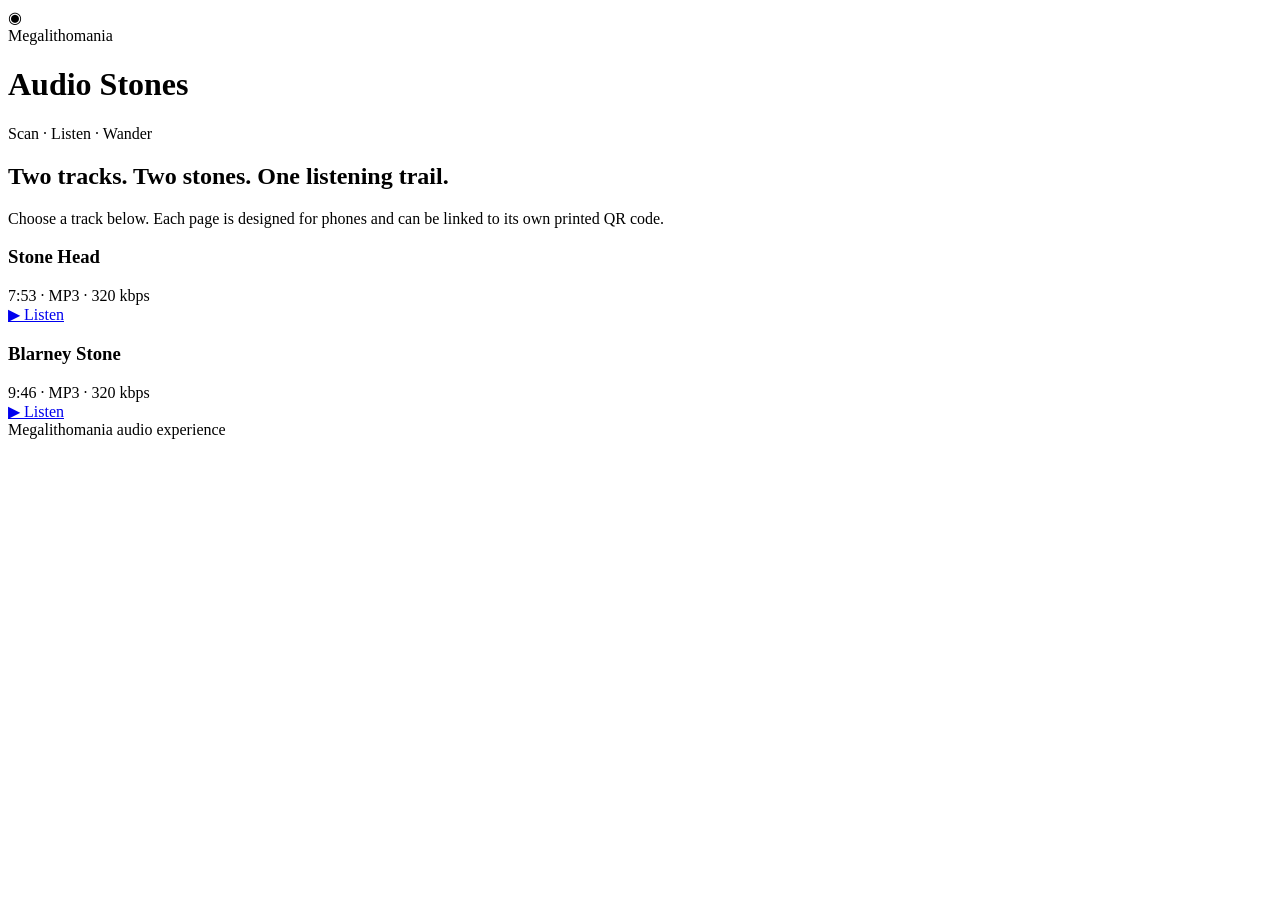
==== index.html @ 016eda01 "Add Megalithomania audio landing page" ====
<!doctype html><html lang="en"><head><meta charset="utf-8"><meta name="viewport" content="width=device-width,initial-scale=1"><meta name="theme-color" content="#0d0b12"><title>Megalithomania — Audio Stones</title><link rel="stylesheet" href="assets/css/style.css"></head><body><main class="wrap"><header class="brand"><div class="mark">◉</div><div><div class="eyebrow">Megalithomania</div><h1>Audio Stones</h1></div></header><section class="hero"><div class="eyebrow">Scan · Listen · Wander</div><h2>Two tracks. Two stones. One listening trail.</h2><p>Choose a track below. Each page is designed for phones and can be linked to its own printed QR code.</p></section><section class="tracks"><article class="card"><div class="stone"></div><h3>Stone Head</h3><div class="meta">7:53 · MP3 · 320 kbps</div><a class="button" href="stone-head.html">▶ Listen</a></article><article class="card"><div class="stone"></div><h3>Blarney Stone</h3><div class="meta">9:46 · MP3 · 320 kbps</div><a class="button" href="blarney-stone.html">▶ Listen</a></article></section><div class="footer">Megalithomania audio experience</div></main></body></html>
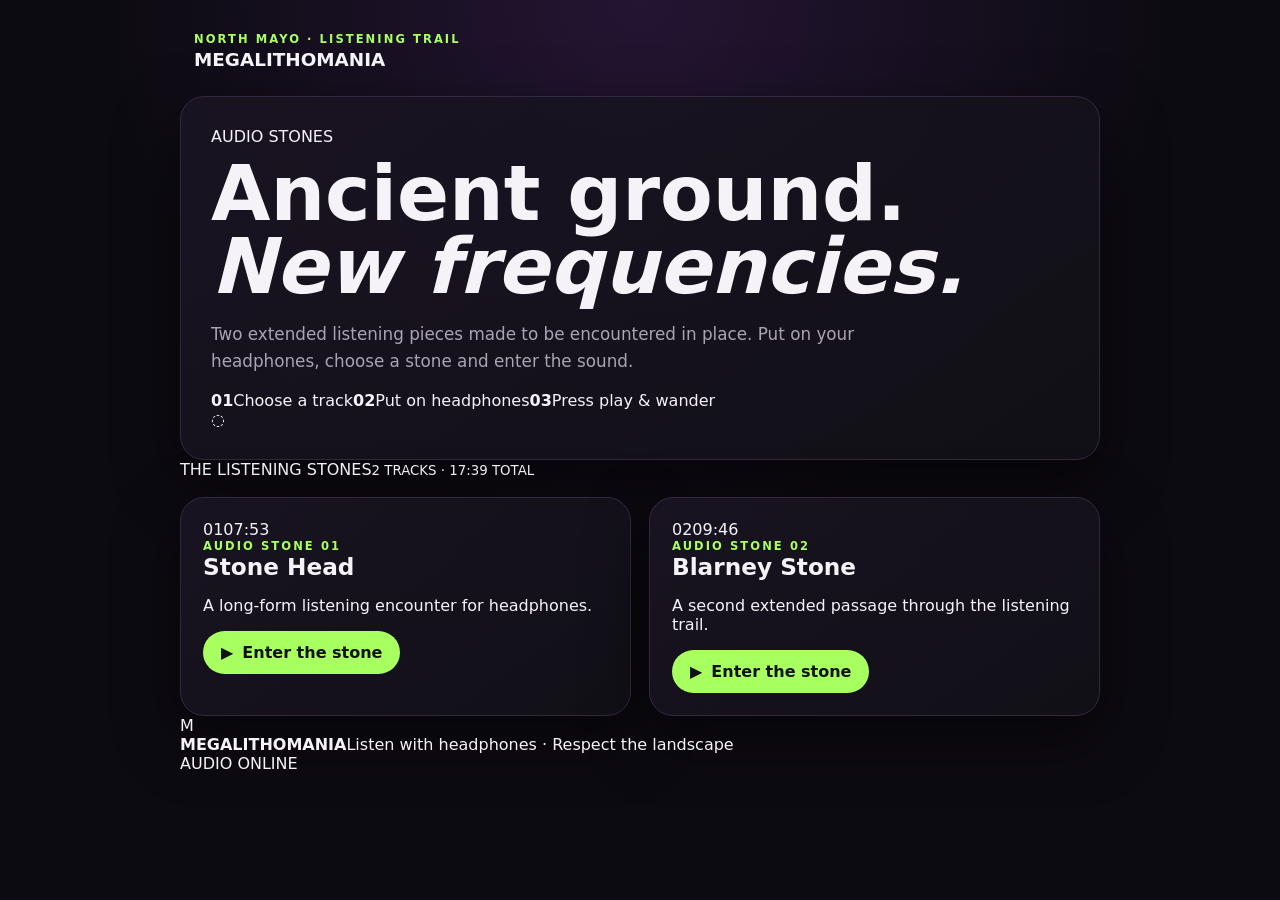
==== commit 8c4bead5: "Significantly enhance festival audio landing page" ====
--- a/index.html
+++ b/index.html
@@ -1 +1 @@
-<!doctype html><html lang="en"><head><meta charset="utf-8"><meta name="viewport" content="width=device-width,initial-scale=1"><meta name="theme-color" content="#0d0b12"><title>Megalithomania — Audio Stones</title><link rel="stylesheet" href="assets/css/style.css"></head><body><main class="wrap"><header class="brand"><div class="mark">◉</div><div><div class="eyebrow">Megalithomania</div><h1>Audio Stones</h1></div></header><section class="hero"><div class="eyebrow">Scan · Listen · Wander</div><h2>Two tracks. Two stones. One listening trail.</h2><p>Choose a track below. Each page is designed for phones and can be linked to its own printed QR code.</p></section><section class="tracks"><article class="card"><div class="stone"></div><h3>Stone Head</h3><div class="meta">7:53 · MP3 · 320 kbps</div><a class="button" href="stone-head.html">▶ Listen</a></article><article class="card"><div class="stone"></div><h3>Blarney Stone</h3><div class="meta">9:46 · MP3 · 320 kbps</div><a class="button" href="blarney-stone.html">▶ Listen</a></article></section><div class="footer">Megalithomania audio experience</div></main></body></html>+<!doctype html><html lang="en"><head><meta charset="utf-8"><meta name="viewport" content="width=device-width,initial-scale=1,viewport-fit=cover"><meta name="theme-color" content="#0b0710"><meta name="description" content="Megalithomania Audio Stones — scan, listen and wander."><title>Megalithomania — Audio Stones</title><link rel="stylesheet" href="assets/css/style.css"></head><body><div class="grain"></div><main class="wrap"><header class="brand"><div class="sigil" aria-hidden="true"><span></span><i></i></div><div><div class="eyebrow">North Mayo · Listening Trail</div><h1>MEGALITHOMANIA</h1></div></header><section class="hero"><div class="hero-copy"><div class="kicker"><span></span> AUDIO STONES</div><h2>Ancient ground.<br><em>New frequencies.</em></h2><p>Two extended listening pieces made to be encountered in place. Put on your headphones, choose a stone and enter the sound.</p><div class="instruction"><b>01</b><span>Choose a track</span><b>02</b><span>Put on headphones</span><b>03</b><span>Press play & wander</span></div></div><div class="hero-stone" aria-hidden="true"><div class="orbit o1"></div><div class="orbit o2"></div><div class="rune">◌</div></div></section><section class="section-head"><span>THE LISTENING STONES</span><small>2 TRACKS · 17:39 TOTAL</small></section><section class="tracks"><article class="card track-a"><div class="art"><div class="monolith"><i></i><i></i><i></i></div><span class="number">01</span><span class="duration">07:53</span></div><div class="card-body"><div class="eyebrow">Audio Stone 01</div><h3>Stone Head</h3><p>A long-form listening encounter for headphones.</p><a class="button" href="stone-head.html"><span class="play">▶</span> Enter the stone</a></div></article><article class="card track-b"><div class="art"><div class="monolith portal"><i></i><i></i><i></i></div><span class="number">02</span><span class="duration">09:46</span></div><div class="card-body"><div class="eyebrow">Audio Stone 02</div><h3>Blarney Stone</h3><p>A second extended passage through the listening trail.</p><a class="button" href="blarney-stone.html"><span class="play">▶</span> Enter the stone</a></div></article></section><footer><div class="footer-mark">M</div><div><strong>MEGALITHOMANIA</strong><span>Listen with headphones · Respect the landscape</span></div><div class="pulse"><i></i> AUDIO ONLINE</div></footer></main></body></html>
--- a/assets/css/style.css
+++ b/assets/css/style.css
@@ -0,0 +1 @@
+:root{--bg:#0d0b12;--panel:#17131f;--panel2:#20172c;--purple:#8a4dff;--green:#a8ff60;--text:#f5f3f7;--muted:#aaa4b2;--line:#33283f}*{box-sizing:border-box}body{margin:0;background:radial-gradient(circle at top,#241533 0,#0d0b12 48%);color:var(--text);font-family:Inter,ui-sans-serif,system-ui,-apple-system,BlinkMacSystemFont,"Segoe UI",sans-serif;min-height:100vh}.wrap{width:min(920px,92vw);margin:auto;padding:32px 0 56px}.brand{display:flex;align-items:center;gap:14px;margin-bottom:26px}.mark{width:46px;height:46px;border:2px solid var(--green);border-radius:50%;display:grid;place-items:center;color:var(--green);font-size:22px;box-shadow:0 0 28px #a8ff6033}.eyebrow{text-transform:uppercase;letter-spacing:.18em;font-size:.72rem;color:var(--green);font-weight:800}.brand h1{font-size:1.15rem;margin:3px 0 0}.hero,.card{background:linear-gradient(145deg,#1a1422e8,#111017ee);border:1px solid var(--line);border-radius:24px;box-shadow:0 22px 60px #0008}.hero{padding:30px}.hero h2{font-size:clamp(2rem,7vw,4.8rem);line-height:.95;margin:12px 0 16px;max-width:760px}.hero p{color:var(--muted);font-size:1.05rem;max-width:650px;line-height:1.6}.tracks{display:grid;grid-template-columns:repeat(2,minmax(0,1fr));gap:18px;margin-top:18px}.card{padding:22px;transition:.2s transform,.2s border-color}.card:hover{transform:translateY(-3px);border-color:#70529b}.stone{height:150px;border-radius:18px;background:radial-gradient(circle at 40% 30%,#716879 0,#3b3541 35%,#17151a 72%);position:relative;overflow:hidden;margin-bottom:18px}.stone:after{content:"";position:absolute;inset:14% 18%;border:2px solid #a8ff6088;border-radius:48% 52% 44% 56%/58% 42% 58% 42%;transform:rotate(-8deg);box-shadow:0 0 30px #8a4dff66}.card h3{font-size:1.45rem;margin:0 0 6px}.meta{color:var(--muted);font-size:.92rem;margin-bottom:18px}.button{display:inline-flex;align-items:center;justify-content:center;gap:9px;text-decoration:none;color:#111;background:var(--green);font-weight:900;border-radius:999px;padding:12px 18px}.button.secondary{background:#2a2036;color:var(--text);border:1px solid #4b365f}.player-shell{max-width:680px;margin:0 auto}.cover{aspect-ratio:1.45/1;border-radius:28px;background:radial-gradient(circle at 50% 25%,#7d6787,#342f39 38%,#17141a 72%);position:relative;overflow:hidden;border:1px solid #4d4056}.cover:before,.cover:after{content:"";position:absolute;border:2px solid var(--green);border-radius:50%;opacity:.7}.cover:before{width:45%;height:62%;left:27%;top:18%;transform:rotate(7deg)}.cover:after{width:26%;height:30%;left:37%;top:34%;border-color:var(--purple)}.player-card{margin-top:-38px;position:relative;padding:26px}.track-title{font-size:clamp(2rem,8vw,4rem);margin:6px 0}.subtitle{color:var(--muted);margin-bottom:20px}audio{width:100%;height:54px;accent-color:var(--green)}.links{display:flex;gap:10px;flex-wrap:wrap;margin-top:18px}.note{font-size:.88rem;color:var(--muted);line-height:1.5;margin-top:16px}.qr-grid{display:grid;grid-template-columns:repeat(2,minmax(0,1fr));gap:24px}.qr-card{background:#fff;color:#111;padding:20px;border-radius:18px;text-align:center}.qr-card img{width:100%;max-width:260px}.qr-card h2{margin:.5rem 0 .2rem}.qr-card p{margin:.2rem 0;color:#444}.footer{color:#7f7885;text-align:center;margin-top:36px;font-size:.82rem}@media(max-width:700px){.tracks,.qr-grid{grid-template-columns:1fr}.hero{padding:22px}.wrap{padding-top:20px}.player-card{margin-top:-18px}.cover{aspect-ratio:1.2/1}}
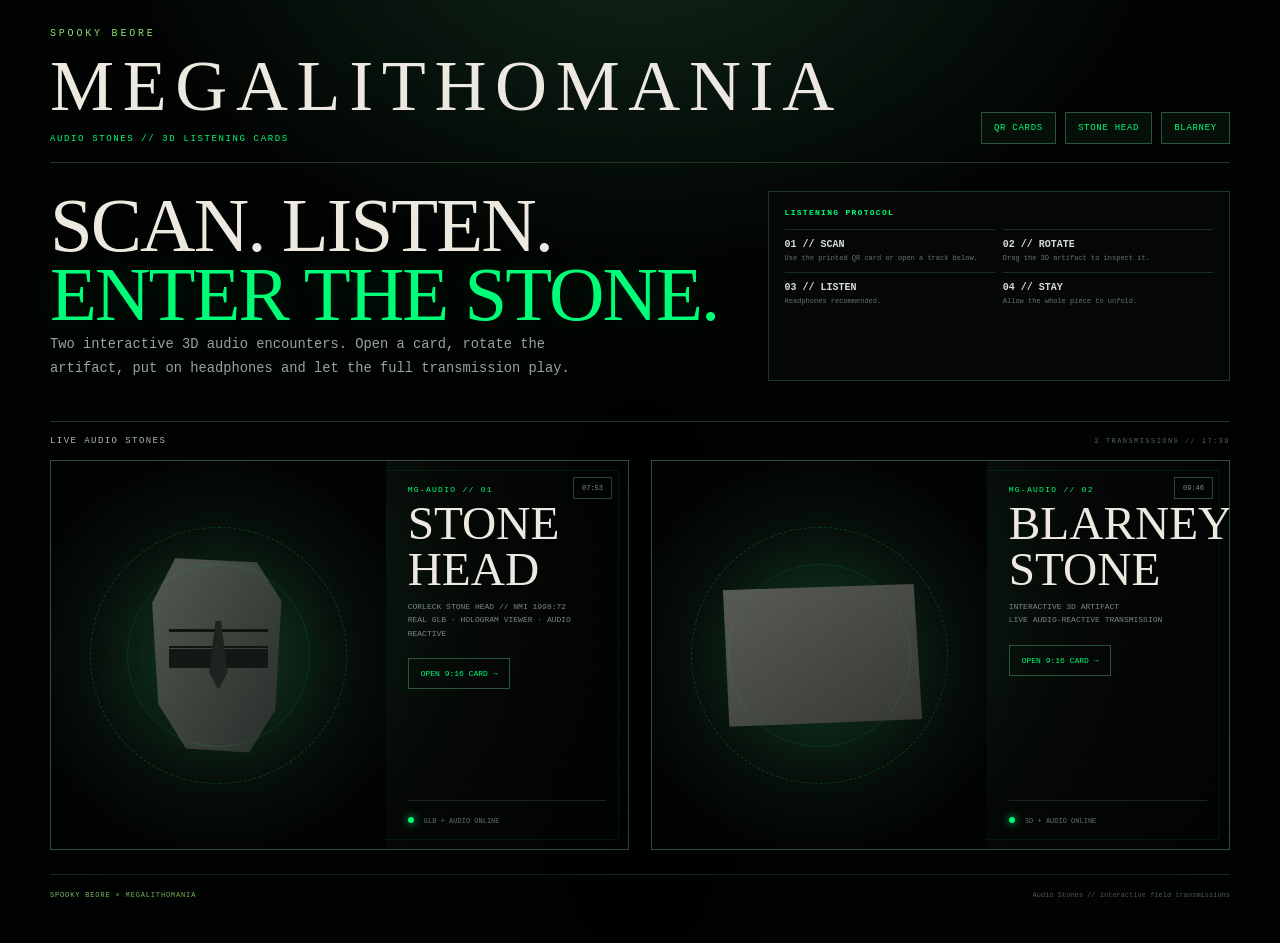
==== commit a10d182f: "Refresh Megalithomania index for current audio cards" ====
--- a/index.html
+++ b/index.html
@@ -1 +1 @@
-<!doctype html><html lang="en"><head><meta charset="utf-8"><meta name="viewport" content="width=device-width,initial-scale=1,viewport-fit=cover"><meta name="theme-color" content="#0b0710"><meta name="description" content="Megalithomania Audio Stones — scan, listen and wander."><title>Megalithomania — Audio Stones</title><link rel="stylesheet" href="assets/css/style.css"></head><body><div class="grain"></div><main class="wrap"><header class="brand"><div class="sigil" aria-hidden="true"><span></span><i></i></div><div><div class="eyebrow">North Mayo · Listening Trail</div><h1>MEGALITHOMANIA</h1></div></header><section class="hero"><div class="hero-copy"><div class="kicker"><span></span> AUDIO STONES</div><h2>Ancient ground.<br><em>New frequencies.</em></h2><p>Two extended listening pieces made to be encountered in place. Put on your headphones, choose a stone and enter the sound.</p><div class="instruction"><b>01</b><span>Choose a track</span><b>02</b><span>Put on headphones</span><b>03</b><span>Press play & wander</span></div></div><div class="hero-stone" aria-hidden="true"><div class="orbit o1"></div><div class="orbit o2"></div><div class="rune">◌</div></div></section><section class="section-head"><span>THE LISTENING STONES</span><small>2 TRACKS · 17:39 TOTAL</small></section><section class="tracks"><article class="card track-a"><div class="art"><div class="monolith"><i></i><i></i><i></i></div><span class="number">01</span><span class="duration">07:53</span></div><div class="card-body"><div class="eyebrow">Audio Stone 01</div><h3>Stone Head</h3><p>A long-form listening encounter for headphones.</p><a class="button" href="stone-head.html"><span class="play">▶</span> Enter the stone</a></div></article><article class="card track-b"><div class="art"><div class="monolith portal"><i></i><i></i><i></i></div><span class="number">02</span><span class="duration">09:46</span></div><div class="card-body"><div class="eyebrow">Audio Stone 02</div><h3>Blarney Stone</h3><p>A second extended passage through the listening trail.</p><a class="button" href="blarney-stone.html"><span class="play">▶</span> Enter the stone</a></div></article></section><footer><div class="footer-mark">M</div><div><strong>MEGALITHOMANIA</strong><span>Listen with headphones · Respect the landscape</span></div><div class="pulse"><i></i> AUDIO ONLINE</div></footer></main></body></html>+<!doctype html><html lang="en"><head><meta charset="utf-8"><meta name="viewport" content="width=device-width,initial-scale=1,viewport-fit=cover"><meta name="theme-color" content="#020403"><meta name="description" content="Spooky Beore × Megalithomania Audio Stones — two interactive 3D listening cards."><title>Spooky Beore × Megalithomania — Audio Stones</title><style>:root{--g:#00ff78;--g2:#8adf72;--ink:#020403;--panel:#060906;--line:#1d3828;--bone:#eeeae1;--muted:#738078}*{box-sizing:border-box}html{background:var(--ink)}body{margin:0;min-height:100vh;color:var(--bone);font-family:"Courier New",monospace;background:radial-gradient(900px 620px at 50% -10%,#10291a 0,transparent 58%),#020403;-webkit-font-smoothing:antialiased}.grain{position:fixed;inset:0;pointer-events:none;opacity:.08;background-image:repeating-linear-gradient(0deg,transparent 0 2px,#0005 3px);z-index:20}.shell{width:min(1180px,94vw);margin:auto;padding:28px 0 44px}.top{display:flex;justify-content:space-between;align-items:flex-end;gap:20px;padding:0 0 18px;border-bottom:1px solid var(--line)}.brand small,.brand b,.brand em{display:block}.brand small{color:var(--g2);font-size:10px;letter-spacing:.28em}.brand b{font:400 clamp(2rem,6vw,4.5rem) Georgia,serif;letter-spacing:.12em;margin:6px 0}.brand em{font-style:normal;color:var(--g);font-size:9px;letter-spacing:.18em}.tools{display:flex;gap:9px;flex-wrap:wrap}.tools a{color:var(--g);text-decoration:none;border:1px solid #27563a;padding:10px 12px;font-size:9px;letter-spacing:.08em;background:#061009}.intro{display:grid;grid-template-columns:1.2fr .8fr;gap:24px;padding:28px 0}.intro h1{font:400 clamp(2.4rem,6vw,5.7rem) Georgia,serif;letter-spacing:-.025em;line-height:.9;margin:0}.intro h1 span{display:block;color:var(--g);text-shadow:0 0 24px #00ff7822}.intro p{margin:4px 0 0;color:#9aa49d;line-height:1.75;font-size:.86rem;max-width:520px}.protocol{border:1px solid var(--line);padding:16px;background:#050806}.protocol b{display:block;color:var(--g);font-size:8px;letter-spacing:.16em;margin-bottom:12px}.steps{display:grid;grid-template-columns:repeat(2,1fr);gap:8px}.step{border-top:1px solid #183023;padding-top:9px}.step strong{display:block;color:#d8ddd9;font-size:10px}.step span{display:block;color:#68736d;font-size:7px;margin-top:4px;line-height:1.4}.section-head{display:flex;justify-content:space-between;align-items:center;margin:12px 0 14px;border-top:1px solid var(--line);padding-top:14px;color:#bcc4be;font-size:9px;letter-spacing:.16em}.section-head small{color:#5d6961;font-size:7px}.cards{display:grid;grid-template-columns:repeat(2,minmax(0,1fr));gap:22px}.listen-card{position:relative;display:grid;grid-template-columns:minmax(0,1fr) 42%;min-height:390px;border:1px solid #31503c;background:radial-gradient(circle at 25% 35%,#10291a,#050806 58%,#020403);overflow:hidden;text-decoration:none;color:inherit;box-shadow:0 24px 70px #000a;transition:.25s}.listen-card:hover{transform:translateY(-4px);border-color:#00ff7870;box-shadow:0 28px 80px #000c,0 0 34px #00ff7810}.listen-card:before{content:"";position:absolute;inset:9px;border:1px solid #00ff7814;pointer-events:none}.visual{position:relative;display:grid;place-items:center;overflow:hidden;background:radial-gradient(circle,#123d25 0,#07100b 50%,#020403 78%)}.visual:before,.visual:after{content:"";position:absolute;border:1px dashed #00ff7836;border-radius:50%}.visual:before{width:76%;aspect-ratio:1}.visual:after{width:54%;aspect-ratio:1;border-style:solid;border-color:#00ff781c}.head-shape{width:46%;aspect-ratio:.76;background:linear-gradient(120deg,#535c54,#262b27);clip-path:polygon(22% 2%,75% 4%,91% 23%,87% 77%,70% 98%,29% 96%,11% 74%,7% 24%);position:relative;filter:drop-shadow(0 20px 22px #000)}.head-shape:before{content:"";position:absolute;left:18%;right:18%;top:37%;height:7%;border-top:3px solid #101510;border-bottom:2px solid #101510;box-shadow:0 20px 0 #141814}.head-shape:after{content:"";position:absolute;left:44%;top:33%;width:12%;height:34%;background:#1d231e;clip-path:polygon(35% 0,65% 0,100% 75%,50% 100%,0 75%)}.blarney-shape{width:64%;height:40%;background:linear-gradient(145deg,#5b5d58,#353733);clip-path:polygon(5% 8%,94% 4%,98% 91%,8% 96%);filter:drop-shadow(0 18px 20px #000)}.meta{padding:24px 22px;display:flex;flex-direction:column;justify-content:center;position:relative}.meta .id{color:var(--g);font-size:8px;letter-spacing:.16em}.meta h2{font:400 clamp(2rem,3.7vw,3.25rem) Georgia,serif;margin:7px 0 8px;line-height:.96}.meta p{margin:0;color:#7d8981;font-size:8px;line-height:1.65}.meta .enter{margin-top:18px;display:inline-flex;align-items:center;gap:8px;color:var(--g);font-size:8px;border:1px solid #27563a;padding:10px 12px;width:max-content}.meta .duration{position:absolute;right:16px;top:16px;border:1px solid #244a34;padding:6px 8px;color:#819087;font-size:7px}.status{margin-top:auto;padding-top:16px;border-top:1px solid #17291e;color:#637169;font-size:7px}.status i{display:inline-block;width:6px;height:6px;border-radius:50%;background:var(--g);box-shadow:0 0 8px var(--g);margin-right:6px}.foot{display:flex;justify-content:space-between;gap:14px;align-items:center;border-top:1px solid var(--line);margin-top:24px;padding-top:16px;color:#5f6b64;font-size:7px}.foot strong{color:var(--g2);font-weight:400;letter-spacing:.12em}@media(max-width:760px){.shell{padding-top:18px}.top{align-items:flex-start;flex-direction:column}.intro{grid-template-columns:1fr}.cards{grid-template-columns:1fr}.listen-card{grid-template-columns:1fr;grid-template-rows:52vw auto;min-height:0}.visual{min-height:290px}.meta{padding:20px}.steps{grid-template-columns:1fr 1fr}.foot{align-items:flex-start;flex-direction:column}}@media(max-width:430px){.visual{min-height:250px}.listen-card{grid-template-rows:64vw auto}.brand b{font-size:2rem}.intro h1{font-size:3rem}}</style></head><body><div class="grain"></div><main class="shell"><header class="top"><div class="brand"><small>SPOOKY BEORE</small><b>MEGALITHOMANIA</b><em>AUDIO STONES // 3D LISTENING CARDS</em></div><nav class="tools"><a href="qr-cards.html">QR CARDS</a><a href="stone-head.html">STONE HEAD</a><a href="blarney-stone.html">BLARNEY</a></nav></header><section class="intro"><div><h1>SCAN. LISTEN.<span>ENTER THE STONE.</span></h1><p>Two interactive 3D audio encounters. Open a card, rotate the artifact, put on headphones and let the full transmission play.</p></div><aside class="protocol"><b>LISTENING PROTOCOL</b><div class="steps"><div class="step"><strong>01 // SCAN</strong><span>Use the printed QR card or open a track below.</span></div><div class="step"><strong>02 // ROTATE</strong><span>Drag the 3D artifact to inspect it.</span></div><div class="step"><strong>03 // LISTEN</strong><span>Headphones recommended.</span></div><div class="step"><strong>04 // STAY</strong><span>Allow the whole piece to unfold.</span></div></div></aside></section><div class="section-head"><span>LIVE AUDIO STONES</span><small>2 TRANSMISSIONS // 17:39</small></div><section class="cards"><a class="listen-card" href="stone-head.html"><div class="visual"><div class="head-shape"></div></div><div class="meta"><div class="duration">07:53</div><div class="id">MG-AUDIO // 01</div><h2>STONE HEAD</h2><p>CORLECK STONE HEAD // NMI 1998:72<br>REAL GLB · HOLOGRAM VIEWER · AUDIO REACTIVE</p><span class="enter">OPEN 9:16 CARD →</span><div class="status"><i></i> GLB + AUDIO ONLINE</div></div></a><a class="listen-card" href="blarney-stone.html"><div class="visual"><div class="blarney-shape"></div></div><div class="meta"><div class="duration">09:46</div><div class="id">MG-AUDIO // 02</div><h2>BLARNEY STONE</h2><p>INTERACTIVE 3D ARTIFACT<br>LIVE AUDIO-REACTIVE TRANSMISSION</p><span class="enter">OPEN 9:16 CARD →</span><div class="status"><i></i> 3D + AUDIO ONLINE</div></div></a></section><footer class="foot"><strong>SPOOKY BEORE × MEGALITHOMANIA</strong><span>Audio Stones // interactive field transmissions</span></footer></main></body></html>
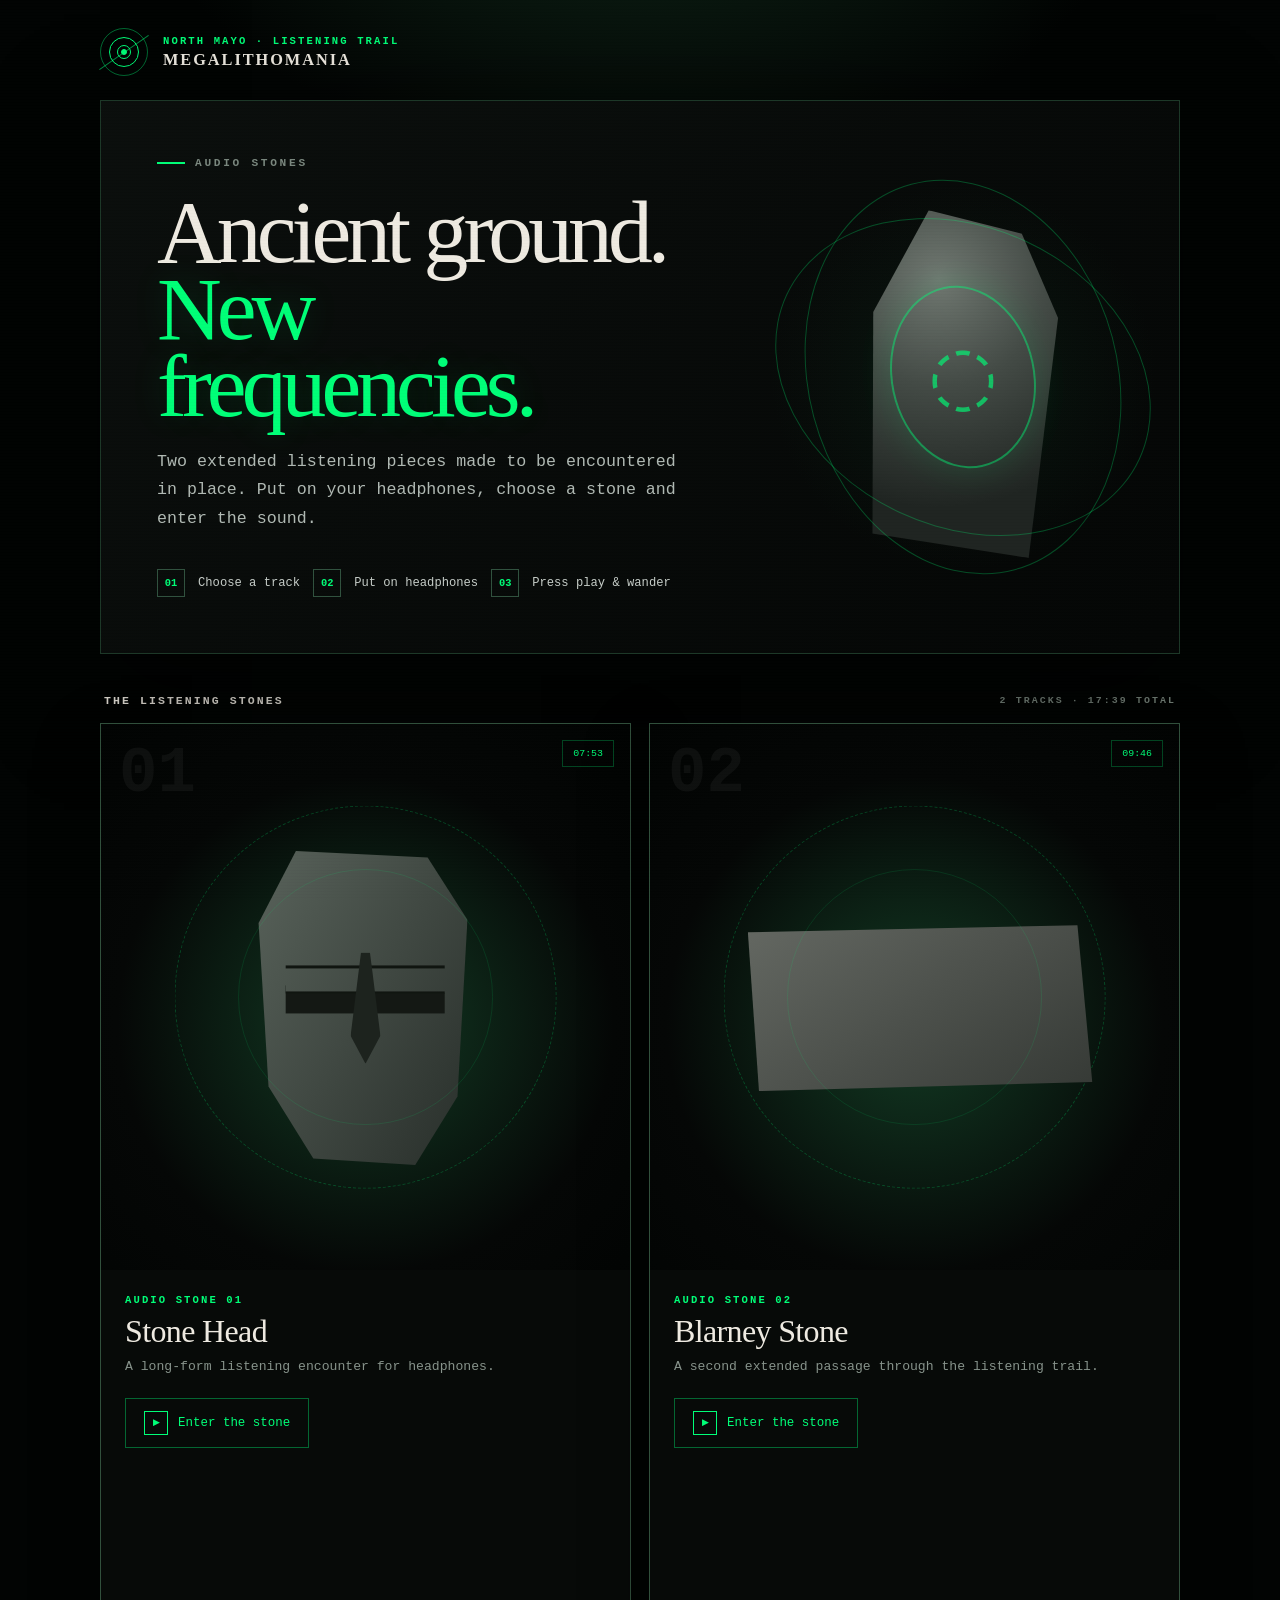
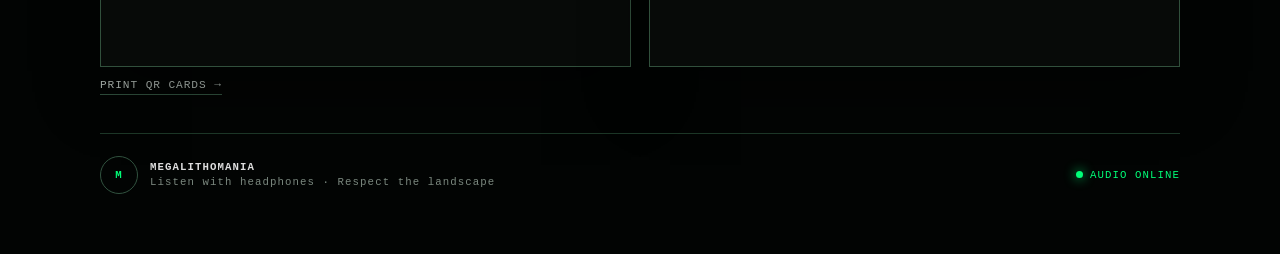
==== commit 85e991e9: "Restore original index copy and keep updated cards" ====
--- a/index.html
+++ b/index.html
@@ -1 +1 @@
-<!doctype html><html lang="en"><head><meta charset="utf-8"><meta name="viewport" content="width=device-width,initial-scale=1,viewport-fit=cover"><meta name="theme-color" content="#020403"><meta name="description" content="Spooky Beore × Megalithomania Audio Stones — two interactive 3D listening cards."><title>Spooky Beore × Megalithomania — Audio Stones</title><style>:root{--g:#00ff78;--g2:#8adf72;--ink:#020403;--panel:#060906;--line:#1d3828;--bone:#eeeae1;--muted:#738078}*{box-sizing:border-box}html{background:var(--ink)}body{margin:0;min-height:100vh;color:var(--bone);font-family:"Courier New",monospace;background:radial-gradient(900px 620px at 50% -10%,#10291a 0,transparent 58%),#020403;-webkit-font-smoothing:antialiased}.grain{position:fixed;inset:0;pointer-events:none;opacity:.08;background-image:repeating-linear-gradient(0deg,transparent 0 2px,#0005 3px);z-index:20}.shell{width:min(1180px,94vw);margin:auto;padding:28px 0 44px}.top{display:flex;justify-content:space-between;align-items:flex-end;gap:20px;padding:0 0 18px;border-bottom:1px solid var(--line)}.brand small,.brand b,.brand em{display:block}.brand small{color:var(--g2);font-size:10px;letter-spacing:.28em}.brand b{font:400 clamp(2rem,6vw,4.5rem) Georgia,serif;letter-spacing:.12em;margin:6px 0}.brand em{font-style:normal;color:var(--g);font-size:9px;letter-spacing:.18em}.tools{display:flex;gap:9px;flex-wrap:wrap}.tools a{color:var(--g);text-decoration:none;border:1px solid #27563a;padding:10px 12px;font-size:9px;letter-spacing:.08em;background:#061009}.intro{display:grid;grid-template-columns:1.2fr .8fr;gap:24px;padding:28px 0}.intro h1{font:400 clamp(2.4rem,6vw,5.7rem) Georgia,serif;letter-spacing:-.025em;line-height:.9;margin:0}.intro h1 span{display:block;color:var(--g);text-shadow:0 0 24px #00ff7822}.intro p{margin:4px 0 0;color:#9aa49d;line-height:1.75;font-size:.86rem;max-width:520px}.protocol{border:1px solid var(--line);padding:16px;background:#050806}.protocol b{display:block;color:var(--g);font-size:8px;letter-spacing:.16em;margin-bottom:12px}.steps{display:grid;grid-template-columns:repeat(2,1fr);gap:8px}.step{border-top:1px solid #183023;padding-top:9px}.step strong{display:block;color:#d8ddd9;font-size:10px}.step span{display:block;color:#68736d;font-size:7px;margin-top:4px;line-height:1.4}.section-head{display:flex;justify-content:space-between;align-items:center;margin:12px 0 14px;border-top:1px solid var(--line);padding-top:14px;color:#bcc4be;font-size:9px;letter-spacing:.16em}.section-head small{color:#5d6961;font-size:7px}.cards{display:grid;grid-template-columns:repeat(2,minmax(0,1fr));gap:22px}.listen-card{position:relative;display:grid;grid-template-columns:minmax(0,1fr) 42%;min-height:390px;border:1px solid #31503c;background:radial-gradient(circle at 25% 35%,#10291a,#050806 58%,#020403);overflow:hidden;text-decoration:none;color:inherit;box-shadow:0 24px 70px #000a;transition:.25s}.listen-card:hover{transform:translateY(-4px);border-color:#00ff7870;box-shadow:0 28px 80px #000c,0 0 34px #00ff7810}.listen-card:before{content:"";position:absolute;inset:9px;border:1px solid #00ff7814;pointer-events:none}.visual{position:relative;display:grid;place-items:center;overflow:hidden;background:radial-gradient(circle,#123d25 0,#07100b 50%,#020403 78%)}.visual:before,.visual:after{content:"";position:absolute;border:1px dashed #00ff7836;border-radius:50%}.visual:before{width:76%;aspect-ratio:1}.visual:after{width:54%;aspect-ratio:1;border-style:solid;border-color:#00ff781c}.head-shape{width:46%;aspect-ratio:.76;background:linear-gradient(120deg,#535c54,#262b27);clip-path:polygon(22% 2%,75% 4%,91% 23%,87% 77%,70% 98%,29% 96%,11% 74%,7% 24%);position:relative;filter:drop-shadow(0 20px 22px #000)}.head-shape:before{content:"";position:absolute;left:18%;right:18%;top:37%;height:7%;border-top:3px solid #101510;border-bottom:2px solid #101510;box-shadow:0 20px 0 #141814}.head-shape:after{content:"";position:absolute;left:44%;top:33%;width:12%;height:34%;background:#1d231e;clip-path:polygon(35% 0,65% 0,100% 75%,50% 100%,0 75%)}.blarney-shape{width:64%;height:40%;background:linear-gradient(145deg,#5b5d58,#353733);clip-path:polygon(5% 8%,94% 4%,98% 91%,8% 96%);filter:drop-shadow(0 18px 20px #000)}.meta{padding:24px 22px;display:flex;flex-direction:column;justify-content:center;position:relative}.meta .id{color:var(--g);font-size:8px;letter-spacing:.16em}.meta h2{font:400 clamp(2rem,3.7vw,3.25rem) Georgia,serif;margin:7px 0 8px;line-height:.96}.meta p{margin:0;color:#7d8981;font-size:8px;line-height:1.65}.meta .enter{margin-top:18px;display:inline-flex;align-items:center;gap:8px;color:var(--g);font-size:8px;border:1px solid #27563a;padding:10px 12px;width:max-content}.meta .duration{position:absolute;right:16px;top:16px;border:1px solid #244a34;padding:6px 8px;color:#819087;font-size:7px}.status{margin-top:auto;padding-top:16px;border-top:1px solid #17291e;color:#637169;font-size:7px}.status i{display:inline-block;width:6px;height:6px;border-radius:50%;background:var(--g);box-shadow:0 0 8px var(--g);margin-right:6px}.foot{display:flex;justify-content:space-between;gap:14px;align-items:center;border-top:1px solid var(--line);margin-top:24px;padding-top:16px;color:#5f6b64;font-size:7px}.foot strong{color:var(--g2);font-weight:400;letter-spacing:.12em}@media(max-width:760px){.shell{padding-top:18px}.top{align-items:flex-start;flex-direction:column}.intro{grid-template-columns:1fr}.cards{grid-template-columns:1fr}.listen-card{grid-template-columns:1fr;grid-template-rows:52vw auto;min-height:0}.visual{min-height:290px}.meta{padding:20px}.steps{grid-template-columns:1fr 1fr}.foot{align-items:flex-start;flex-direction:column}}@media(max-width:430px){.visual{min-height:250px}.listen-card{grid-template-rows:64vw auto}.brand b{font-size:2rem}.intro h1{font-size:3rem}}</style></head><body><div class="grain"></div><main class="shell"><header class="top"><div class="brand"><small>SPOOKY BEORE</small><b>MEGALITHOMANIA</b><em>AUDIO STONES // 3D LISTENING CARDS</em></div><nav class="tools"><a href="qr-cards.html">QR CARDS</a><a href="stone-head.html">STONE HEAD</a><a href="blarney-stone.html">BLARNEY</a></nav></header><section class="intro"><div><h1>SCAN. LISTEN.<span>ENTER THE STONE.</span></h1><p>Two interactive 3D audio encounters. Open a card, rotate the artifact, put on headphones and let the full transmission play.</p></div><aside class="protocol"><b>LISTENING PROTOCOL</b><div class="steps"><div class="step"><strong>01 // SCAN</strong><span>Use the printed QR card or open a track below.</span></div><div class="step"><strong>02 // ROTATE</strong><span>Drag the 3D artifact to inspect it.</span></div><div class="step"><strong>03 // LISTEN</strong><span>Headphones recommended.</span></div><div class="step"><strong>04 // STAY</strong><span>Allow the whole piece to unfold.</span></div></div></aside></section><div class="section-head"><span>LIVE AUDIO STONES</span><small>2 TRANSMISSIONS // 17:39</small></div><section class="cards"><a class="listen-card" href="stone-head.html"><div class="visual"><div class="head-shape"></div></div><div class="meta"><div class="duration">07:53</div><div class="id">MG-AUDIO // 01</div><h2>STONE HEAD</h2><p>CORLECK STONE HEAD // NMI 1998:72<br>REAL GLB · HOLOGRAM VIEWER · AUDIO REACTIVE</p><span class="enter">OPEN 9:16 CARD →</span><div class="status"><i></i> GLB + AUDIO ONLINE</div></div></a><a class="listen-card" href="blarney-stone.html"><div class="visual"><div class="blarney-shape"></div></div><div class="meta"><div class="duration">09:46</div><div class="id">MG-AUDIO // 02</div><h2>BLARNEY STONE</h2><p>INTERACTIVE 3D ARTIFACT<br>LIVE AUDIO-REACTIVE TRANSMISSION</p><span class="enter">OPEN 9:16 CARD →</span><div class="status"><i></i> 3D + AUDIO ONLINE</div></div></a></section><footer class="foot"><strong>SPOOKY BEORE × MEGALITHOMANIA</strong><span>Audio Stones // interactive field transmissions</span></footer></main></body></html>+<!doctype html><html lang="en"><head><meta charset="utf-8"><meta name="viewport" content="width=device-width,initial-scale=1,viewport-fit=cover"><meta name="theme-color" content="#020403"><meta name="description" content="Megalithomania Audio Stones — scan, listen and wander."><title>Megalithomania — Audio Stones</title><style>:root{--g:#00ff78;--g2:#8adf72;--ink:#020403;--line:#1d3828;--bone:#eeeae1;--muted:#7b887f}*{box-sizing:border-box}html{background:var(--ink)}body{margin:0;min-height:100vh;color:var(--bone);font-family:"Courier New",monospace;background:radial-gradient(900px 620px at 50% -10%,#10291a 0,transparent 58%),#020403}.grain{position:fixed;inset:0;pointer-events:none;opacity:.08;background:repeating-linear-gradient(0deg,transparent 0 2px,#0005 3px);z-index:20}.wrap{width:min(1080px,92vw);margin:auto;padding:28px 0 60px}.brand{display:flex;align-items:center;gap:15px;margin-bottom:24px}.brand h1{font:700 1.02rem Georgia,serif;letter-spacing:.12em;margin:3px 0 0}.eyebrow{font-size:.66rem;letter-spacing:.2em;color:var(--g);font-weight:850;text-transform:uppercase}.sigil{width:48px;height:48px;border:1px solid #00ff7866;border-radius:50%;position:relative}.sigil:before,.sigil:after,.sigil span{content:"";position:absolute;border:1px solid var(--g);border-radius:50%}.sigil:before{inset:8px}.sigil:after{inset:16px}.sigil span{width:6px;height:6px;left:20px;top:20px;background:var(--g)}.sigil i{position:absolute;width:60px;height:1px;background:var(--g);left:-7px;top:23px;transform:rotate(-35deg);opacity:.55}.hero{min-height:490px;border:1px solid var(--line);overflow:hidden;position:relative;display:grid;grid-template-columns:1.2fr .8fr;background:linear-gradient(135deg,#0d110fdd,#050706ee);box-shadow:0 35px 100px #0008}.hero-copy{padding:56px;z-index:2}.kicker{font-size:.7rem;font-weight:900;letter-spacing:.24em;color:var(--muted);display:flex;align-items:center;gap:10px}.kicker span{width:28px;height:2px;background:var(--g)}.hero h2{font:400 clamp(3rem,7vw,6.1rem) Georgia,serif;line-height:.86;letter-spacing:-.055em;margin:24px 0}.hero h2 em{font-style:normal;color:var(--g);text-shadow:0 0 35px #00ff7825}.hero p{max-width:580px;color:#b1bab4;font-size:1.04rem;line-height:1.7}.instruction{display:flex;align-items:center;gap:10px 13px;flex-wrap:wrap;margin-top:36px;color:#c7cec9;font-size:.76rem}.instruction b{display:grid;place-items:center;width:28px;height:28px;border:1px solid #31523f;color:var(--g);font-size:.65rem}.hero-stone{position:relative;min-height:490px;background:radial-gradient(circle at center,#123d2544,transparent 55%)}.hero-stone:before{content:"";position:absolute;width:210px;height:340px;left:50%;top:51%;transform:translate(-50%,-50%) rotate(4deg);background:radial-gradient(circle at 35% 20%,#707871,#444b46 35%,#202522 75%);clip-path:polygon(28% 0,73% 5%,93% 29%,87% 100%,12% 96%,5% 31%);filter:drop-shadow(0 28px 30px #000)}.hero-stone:after{content:"";position:absolute;width:140px;height:180px;border:2px solid var(--g);border-radius:50%;left:50%;top:50%;transform:translate(-50%,-50%) rotate(-12deg);opacity:.45;box-shadow:0 0 35px #00ff7840}.orbit{position:absolute;left:50%;top:50%;border:1px solid #00ff7845;border-radius:50%;transform:translate(-50%,-50%) rotate(-15deg)}.o1{width:310px;height:400px}.o2{width:390px;height:300px;transform:translate(-50%,-50%) rotate(25deg)}.rune{position:absolute;left:50%;top:50%;transform:translate(-50%,-50%);font-size:80px;color:var(--g);opacity:.65}.section-head{display:flex;justify-content:space-between;align-items:center;margin:40px 4px 16px;font-size:.72rem;letter-spacing:.18em;font-weight:850}.section-head small{color:var(--muted);font-size:.62rem}.tracks{display:grid;grid-template-columns:repeat(2,minmax(0,1fr));gap:18px}.card{position:relative;aspect-ratio:9/16;border:1px solid #31503c;overflow:hidden;background:#070a08;box-shadow:0 25px 60px #0006;transition:.25s;display:grid;grid-template-rows:58% 42%}.card:hover{transform:translateY(-4px);border-color:#00ff7870}.art{position:relative;overflow:hidden;background:radial-gradient(circle at 50% 55%,#133b24,#050706 62%,#020403)}.art:before,.art:after{content:"";position:absolute;left:50%;top:50%;border:1px dashed #00ff7838;border-radius:50%;transform:translate(-50%,-50%)}.art:before{width:72%;aspect-ratio:1}.art:after{width:48%;aspect-ratio:1;border-style:solid;border-color:#00ff781c}.number{position:absolute;left:18px;top:14px;font-size:4rem;font-weight:900;color:#ffffff0c;z-index:3}.duration{position:absolute;right:16px;top:16px;border:1px solid #00ff7840;padding:7px 10px;font-size:.62rem;color:var(--g);z-index:3}.head-shape{position:absolute;left:50%;top:52%;transform:translate(-50%,-50%);width:47%;aspect-ratio:.76;background:linear-gradient(120deg,#5b655d,#252b27);clip-path:polygon(22% 2%,75% 4%,91% 23%,87% 77%,70% 98%,29% 96%,11% 74%,7% 24%);filter:drop-shadow(0 20px 22px #000)}.head-shape:before{content:"";position:absolute;left:18%;right:18%;top:37%;height:7%;border-top:3px solid #101510;border-bottom:2px solid #101510;box-shadow:0 20px 0 #141814}.head-shape:after{content:"";position:absolute;left:44%;top:33%;width:12%;height:34%;background:#1d231e;clip-path:polygon(35% 0,65% 0,100% 75%,50% 100%,0 75%)}.blarney-shape{position:absolute;left:50%;top:52%;transform:translate(-50%,-50%);width:70%;height:33%;background:linear-gradient(145deg,#666a64,#343834);clip-path:polygon(5% 8%,94% 4%,98% 91%,8% 96%);filter:drop-shadow(0 18px 20px #000)}.card-body{padding:24px;display:flex;flex-direction:column;justify-content:flex-start}.card h3{font:400 2rem Georgia,serif;letter-spacing:-.02em;margin:7px 0}.card p{color:#87938b;font-size:.82rem;line-height:1.55;margin:0 0 20px}.button{display:inline-flex;align-items:center;gap:10px;text-decoration:none;color:var(--g);border:1px solid #00ff7860;padding:12px 18px;font-size:.78rem;width:max-content}.play{width:24px;height:24px;border:1px solid currentColor;display:grid;place-items:center;font-size:.55rem}.qr-link{display:inline-flex;margin-top:12px;color:#b7c1bb;text-decoration:none;font-size:.7rem;letter-spacing:.08em;border-bottom:1px solid #31523f;padding-bottom:3px;width:max-content}.qr-link:hover{color:var(--g)}footer{display:flex;align-items:center;gap:12px;margin-top:38px;border-top:1px solid var(--line);padding-top:22px;color:var(--muted);font-size:.67rem;letter-spacing:.1em}.footer-mark{width:38px;height:38px;border:1px solid #31523f;border-radius:50%;display:grid;place-items:center;color:var(--g);font-weight:900}footer strong,footer span{display:block}footer strong{color:#ddd;margin-bottom:3px}.pulse{margin-left:auto;color:var(--g);display:flex;align-items:center;gap:7px}.pulse i{width:7px;height:7px;border-radius:50%;background:var(--g);box-shadow:0 0 12px var(--g)}@media(max-width:760px){.wrap{width:min(94vw,720px);padding-top:18px}.hero{grid-template-columns:1fr;min-height:0}.hero-copy{padding:31px 24px 24px}.hero h2{font-size:clamp(3.1rem,14vw,5rem)}.hero-stone{min-height:290px}.tracks{grid-template-columns:1fr}.card{width:min(100%,430px);justify-self:center}.section-head{margin-top:30px}.pulse{display:none}}@media(prefers-reduced-motion:no-preference){.orbit{animation:drift 12s ease-in-out infinite alternate}.o2{animation-duration:17s}@keyframes drift{to{transform:translate(-50%,-50%) rotate(18deg) scale(1.04)}}}</style></head><body><div class="grain"></div><main class="wrap"><header class="brand"><div class="sigil" aria-hidden="true"><span></span><i></i></div><div><div class="eyebrow">North Mayo · Listening Trail</div><h1>MEGALITHOMANIA</h1></div></header><section class="hero"><div class="hero-copy"><div class="kicker"><span></span> AUDIO STONES</div><h2>Ancient ground.<br><em>New frequencies.</em></h2><p>Two extended listening pieces made to be encountered in place. Put on your headphones, choose a stone and enter the sound.</p><div class="instruction"><b>01</b><span>Choose a track</span><b>02</b><span>Put on headphones</span><b>03</b><span>Press play & wander</span></div></div><div class="hero-stone" aria-hidden="true"><div class="orbit o1"></div><div class="orbit o2"></div><div class="rune">◌</div></div></section><section class="section-head"><span>THE LISTENING STONES</span><small>2 TRACKS · 17:39 TOTAL</small></section><section class="tracks"><article class="card track-a"><div class="art"><div class="head-shape"></div><span class="number">01</span><span class="duration">07:53</span></div><div class="card-body"><div class="eyebrow">Audio Stone 01</div><h3>Stone Head</h3><p>A long-form listening encounter for headphones.</p><a class="button" href="stone-head.html"><span class="play">▶</span> Enter the stone</a></div></article><article class="card track-b"><div class="art"><div class="blarney-shape"></div><span class="number">02</span><span class="duration">09:46</span></div><div class="card-body"><div class="eyebrow">Audio Stone 02</div><h3>Blarney Stone</h3><p>A second extended passage through the listening trail.</p><a class="button" href="blarney-stone.html"><span class="play">▶</span> Enter the stone</a></div></article></section><a class="qr-link" href="qr-cards.html">PRINT QR CARDS →</a><footer><div class="footer-mark">M</div><div><strong>MEGALITHOMANIA</strong><span>Listen with headphones · Respect the landscape</span></div><div class="pulse"><i></i> AUDIO ONLINE</div></footer></main></body></html>
